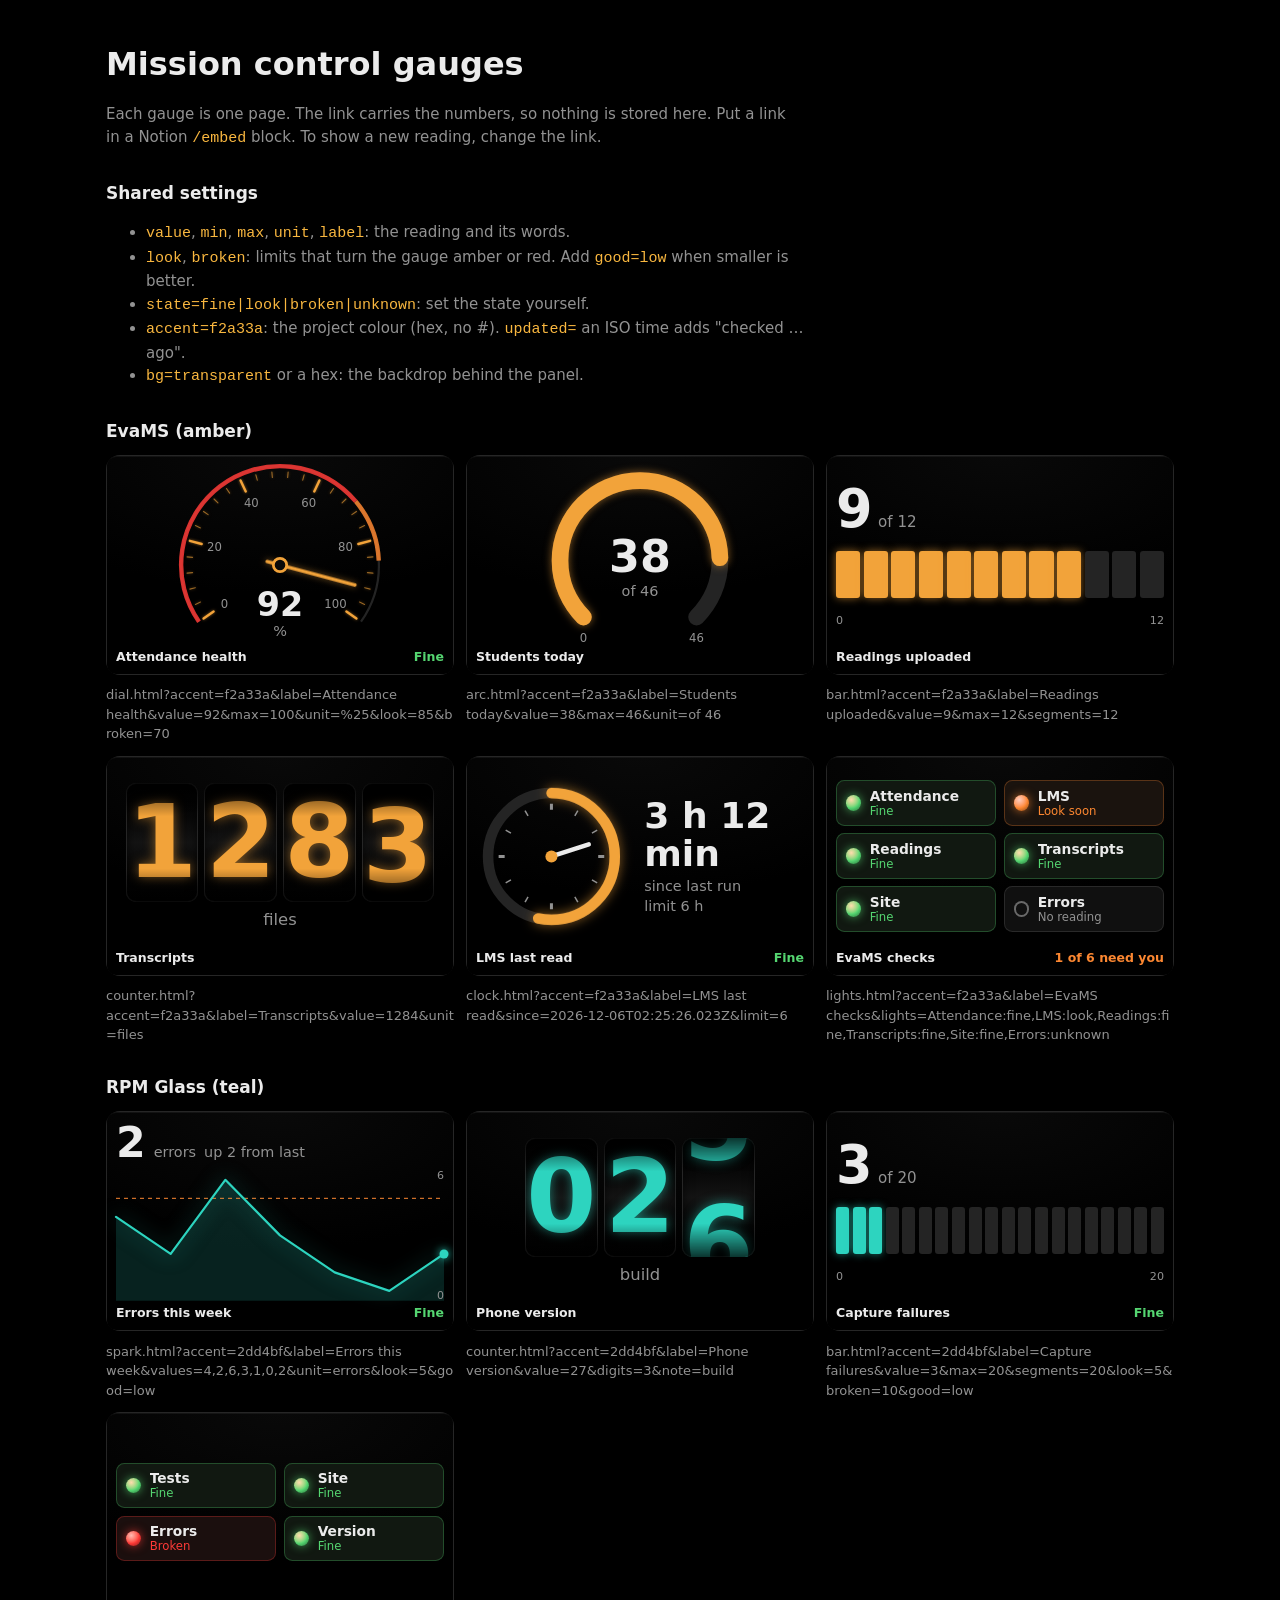
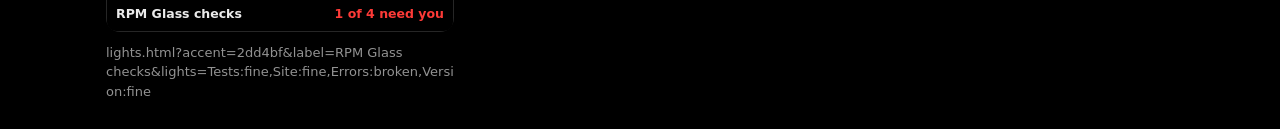
==== index.html @ 6aebef8f "Gauge kit from Orchy hq/gauges Co-Authored-By: Claude Opus 5.5 <noreply@anthropic.com>" ====
<!doctype html>
<html lang="en">
<head>
<meta charset="utf-8">
<meta name="viewport" content="width=device-width, initial-scale=1">
<title>Mission control gauges</title>
<style>
  :root { color-scheme: dark; --bg: oklch(0 0 none); --fg: oklch(0.94 0 none); --muted: oklch(0.66 0 none); --rim: oklch(0.27 0 none); --accent: oklch(0.82 0.15 78); }
  * { box-sizing: border-box; }
  body { margin: 0; background: var(--bg); color: var(--fg); font: 15px/1.5 system-ui, sans-serif; }
  main { max-inline-size: 1100px; margin-inline: auto; padding: clamp(16px, 4vw, 40px) 16px; }
  h1 { font-size: clamp(22px, 4vw, 32px); margin-block: 0 0.3em; }
  h2 { font-size: 17px; margin-block: 1.8em 0.6em; }
  p, li { color: var(--muted); max-inline-size: 72ch; }
  .row { display: grid; gap: 12px; grid-template-columns: repeat(auto-fit, minmax(min(100%, 300px), 1fr)); }
  figure { margin: 0; }
  iframe { inline-size: 100%; block-size: 220px; border: 0; border-radius: 14px; background: var(--bg); }
  figcaption { color: var(--muted); font-size: 13px; padding-block-start: 4px; overflow-wrap: anywhere; }
  code { color: var(--accent); }
</style>
</head>
<body>
<main>
  <h1>Mission control gauges</h1>
  <p>Each gauge is one page. The link carries the numbers, so nothing is stored here. Put a link in a Notion <code>/embed</code> block. To show a new reading, change the link.</p>

  <h2>Shared settings</h2>
  <ul>
    <li><code>value</code>, <code>min</code>, <code>max</code>, <code>unit</code>, <code>label</code>: the reading and its words.</li>
    <li><code>look</code>, <code>broken</code>: limits that turn the gauge amber or red. Add <code>good=low</code> when smaller is better.</li>
    <li><code>state=fine|look|broken|unknown</code>: set the state yourself.</li>
    <li><code>accent=f2a33a</code>: the project colour (hex, no #). <code>updated=</code> an ISO time adds "checked … ago".</li>
    <li><code>bg=transparent</code> or a hex: the backdrop behind the panel.</li>
  </ul>

  <h2>EvaMS (amber)</h2>
  <div class="row" id="evams"></div>
  <h2>RPM Glass (teal)</h2>
  <div class="row" id="rpm"></div>
</main>
<script>
  const ago = h => new Date(Date.now() - h * 3600000).toISOString();
  const A = "accent=f2a33a", T = "accent=2dd4bf";
  const sets = {
    evams: [
      `dial.html?${A}&label=Attendance health&value=92&max=100&unit=%25&look=85&broken=70`,
      `arc.html?${A}&label=Students today&value=38&max=46&unit=of 46`,
      `bar.html?${A}&label=Readings uploaded&value=9&max=12&segments=12`,
      `counter.html?${A}&label=Transcripts&value=1284&unit=files`,
      `clock.html?${A}&label=LMS last read&since=${ago(3.2)}&limit=6`,
      `lights.html?${A}&label=EvaMS checks&lights=Attendance:fine,LMS:look,Readings:fine,Transcripts:fine,Site:fine,Errors:unknown`,
    ],
    rpm: [
      `spark.html?${T}&label=Errors this week&values=4,2,6,3,1,0,2&unit=errors&look=5&good=low`,
      `counter.html?${T}&label=Phone version&value=27&digits=3&note=build`,
      `bar.html?${T}&label=Capture failures&value=3&max=20&segments=20&look=5&broken=10&good=low`,
      `lights.html?${T}&label=RPM Glass checks&lights=Tests:fine,Site:fine,Errors:broken,Version:fine`,
    ],
  };
  for (const [id, list] of Object.entries(sets)) {
    const row = document.getElementById(id);
    for (const src of list) {
      const f = document.createElement("figure");
      const i = document.createElement("iframe");
      i.src = src; i.loading = "lazy"; i.title = new URLSearchParams(src.split("?")[1]).get("label");
      const c = document.createElement("figcaption");
      c.textContent = src.split("&updated")[0];
      f.append(i, c);
      row.append(f);
    }
  }
</script>
</body>
</html>
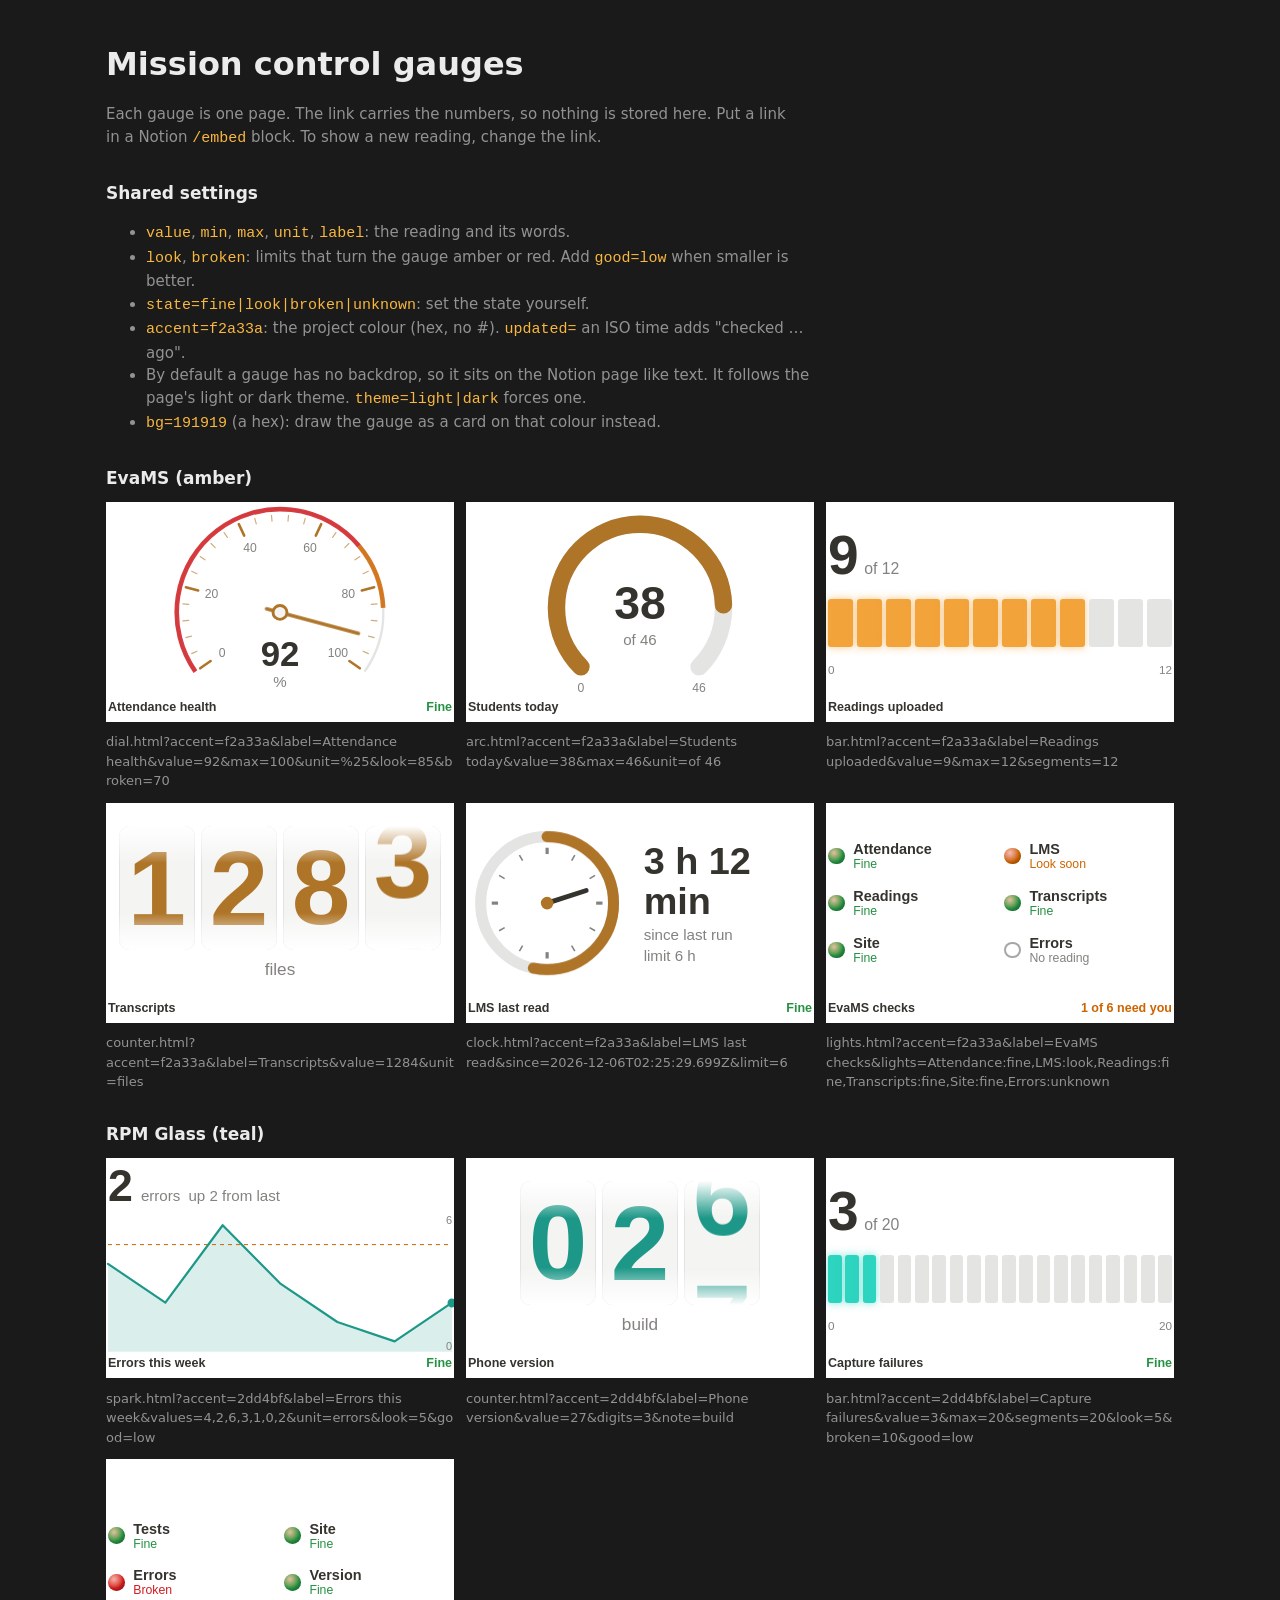
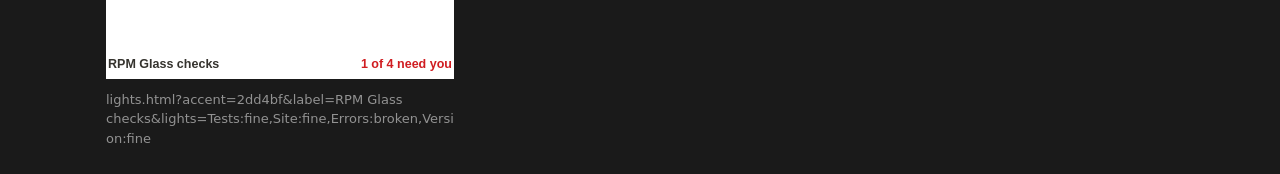
==== commit e3e6fbde: "Transparent theme-following gauges, no-box lights" ====
--- a/index.html
+++ b/index.html
@@ -5,7 +5,7 @@
 <meta name="viewport" content="width=device-width, initial-scale=1">
 <title>Mission control gauges</title>
 <style>
-  :root { color-scheme: dark; --bg: oklch(0 0 none); --fg: oklch(0.94 0 none); --muted: oklch(0.66 0 none); --rim: oklch(0.27 0 none); --accent: oklch(0.82 0.15 78); }
+  :root { color-scheme: dark; --bg: oklch(0.218 0 none); --fg: oklch(0.94 0 none); --muted: oklch(0.66 0 none); --rim: oklch(0.27 0 none); --accent: oklch(0.82 0.15 78); }
   * { box-sizing: border-box; }
   body { margin: 0; background: var(--bg); color: var(--fg); font: 15px/1.5 system-ui, sans-serif; }
   main { max-inline-size: 1100px; margin-inline: auto; padding: clamp(16px, 4vw, 40px) 16px; }
@@ -14,7 +14,7 @@
   p, li { color: var(--muted); max-inline-size: 72ch; }
   .row { display: grid; gap: 12px; grid-template-columns: repeat(auto-fit, minmax(min(100%, 300px), 1fr)); }
   figure { margin: 0; }
-  iframe { inline-size: 100%; block-size: 220px; border: 0; border-radius: 14px; background: var(--bg); }
+  iframe { inline-size: 100%; block-size: 220px; border: 0; }
   figcaption { color: var(--muted); font-size: 13px; padding-block-start: 4px; overflow-wrap: anywhere; }
   code { color: var(--accent); }
 </style>
@@ -30,7 +30,8 @@
     <li><code>look</code>, <code>broken</code>: limits that turn the gauge amber or red. Add <code>good=low</code> when smaller is better.</li>
     <li><code>state=fine|look|broken|unknown</code>: set the state yourself.</li>
     <li><code>accent=f2a33a</code>: the project colour (hex, no #). <code>updated=</code> an ISO time adds "checked … ago".</li>
-    <li><code>bg=transparent</code> or a hex: the backdrop behind the panel.</li>
+    <li>By default a gauge has no backdrop, so it sits on the Notion page like text. It follows the page's light or dark theme. <code>theme=light|dark</code> forces one.</li>
+    <li><code>bg=191919</code> (a hex): draw the gauge as a card on that colour instead.</li>
   </ul>
 
   <h2>EvaMS (amber)</h2>
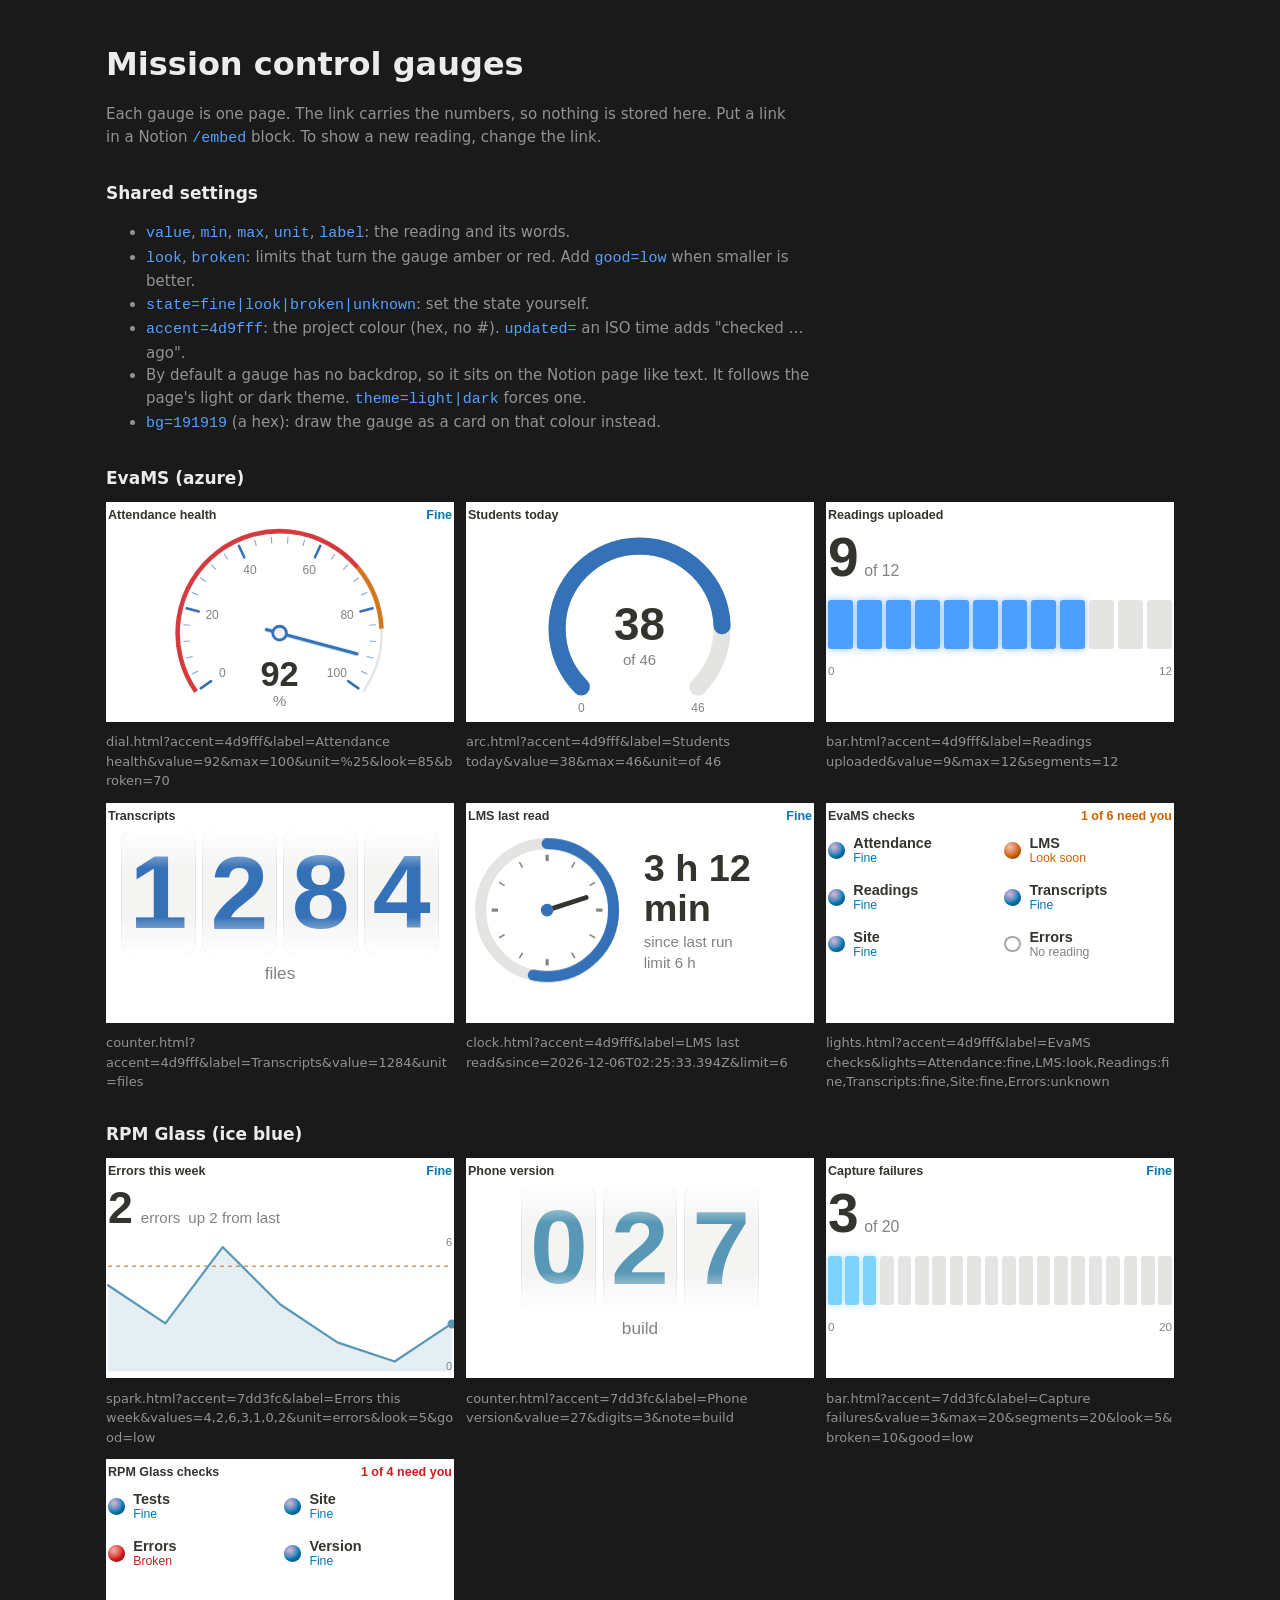
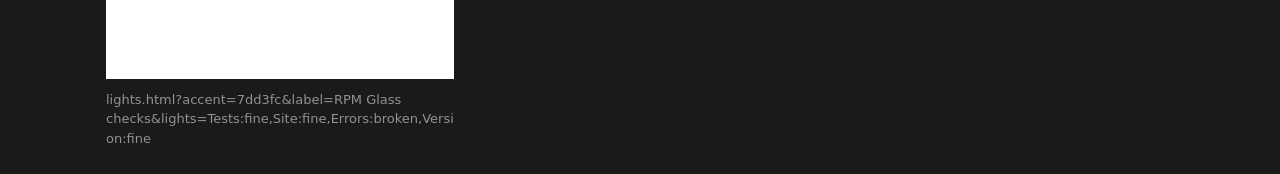
==== commit 20b704d8: "Blue palette: azure and ice-blue accents, blue fine state (v4)" ====
--- a/index.html
+++ b/index.html
@@ -5,7 +5,7 @@
 <meta name="viewport" content="width=device-width, initial-scale=1">
 <title>Mission control gauges</title>
 <style>
-  :root { color-scheme: dark; --bg: oklch(0.218 0 none); --fg: oklch(0.94 0 none); --muted: oklch(0.66 0 none); --rim: oklch(0.27 0 none); --accent: oklch(0.82 0.15 78); }
+  :root { color-scheme: dark; --bg: oklch(0.218 0 none); --fg: oklch(0.94 0 none); --muted: oklch(0.66 0 none); --rim: oklch(0.27 0 none); --accent: oklch(0.7 0.16 255); }
   * { box-sizing: border-box; }
   body { margin: 0; background: var(--bg); color: var(--fg); font: 15px/1.5 system-ui, sans-serif; }
   main { max-inline-size: 1100px; margin-inline: auto; padding: clamp(16px, 4vw, 40px) 16px; }
@@ -29,19 +29,19 @@
     <li><code>value</code>, <code>min</code>, <code>max</code>, <code>unit</code>, <code>label</code>: the reading and its words.</li>
     <li><code>look</code>, <code>broken</code>: limits that turn the gauge amber or red. Add <code>good=low</code> when smaller is better.</li>
     <li><code>state=fine|look|broken|unknown</code>: set the state yourself.</li>
-    <li><code>accent=f2a33a</code>: the project colour (hex, no #). <code>updated=</code> an ISO time adds "checked … ago".</li>
+    <li><code>accent=4d9fff</code>: the project colour (hex, no #). <code>updated=</code> an ISO time adds "checked … ago".</li>
     <li>By default a gauge has no backdrop, so it sits on the Notion page like text. It follows the page's light or dark theme. <code>theme=light|dark</code> forces one.</li>
     <li><code>bg=191919</code> (a hex): draw the gauge as a card on that colour instead.</li>
   </ul>
 
-  <h2>EvaMS (amber)</h2>
+  <h2>EvaMS (azure)</h2>
   <div class="row" id="evams"></div>
-  <h2>RPM Glass (teal)</h2>
+  <h2>RPM Glass (ice blue)</h2>
   <div class="row" id="rpm"></div>
 </main>
 <script>
   const ago = h => new Date(Date.now() - h * 3600000).toISOString();
-  const A = "accent=f2a33a", T = "accent=2dd4bf";
+  const A = "accent=4d9fff", T = "accent=7dd3fc";
   const sets = {
     evams: [
       `dial.html?${A}&label=Attendance health&value=92&max=100&unit=%25&look=85&broken=70`,
